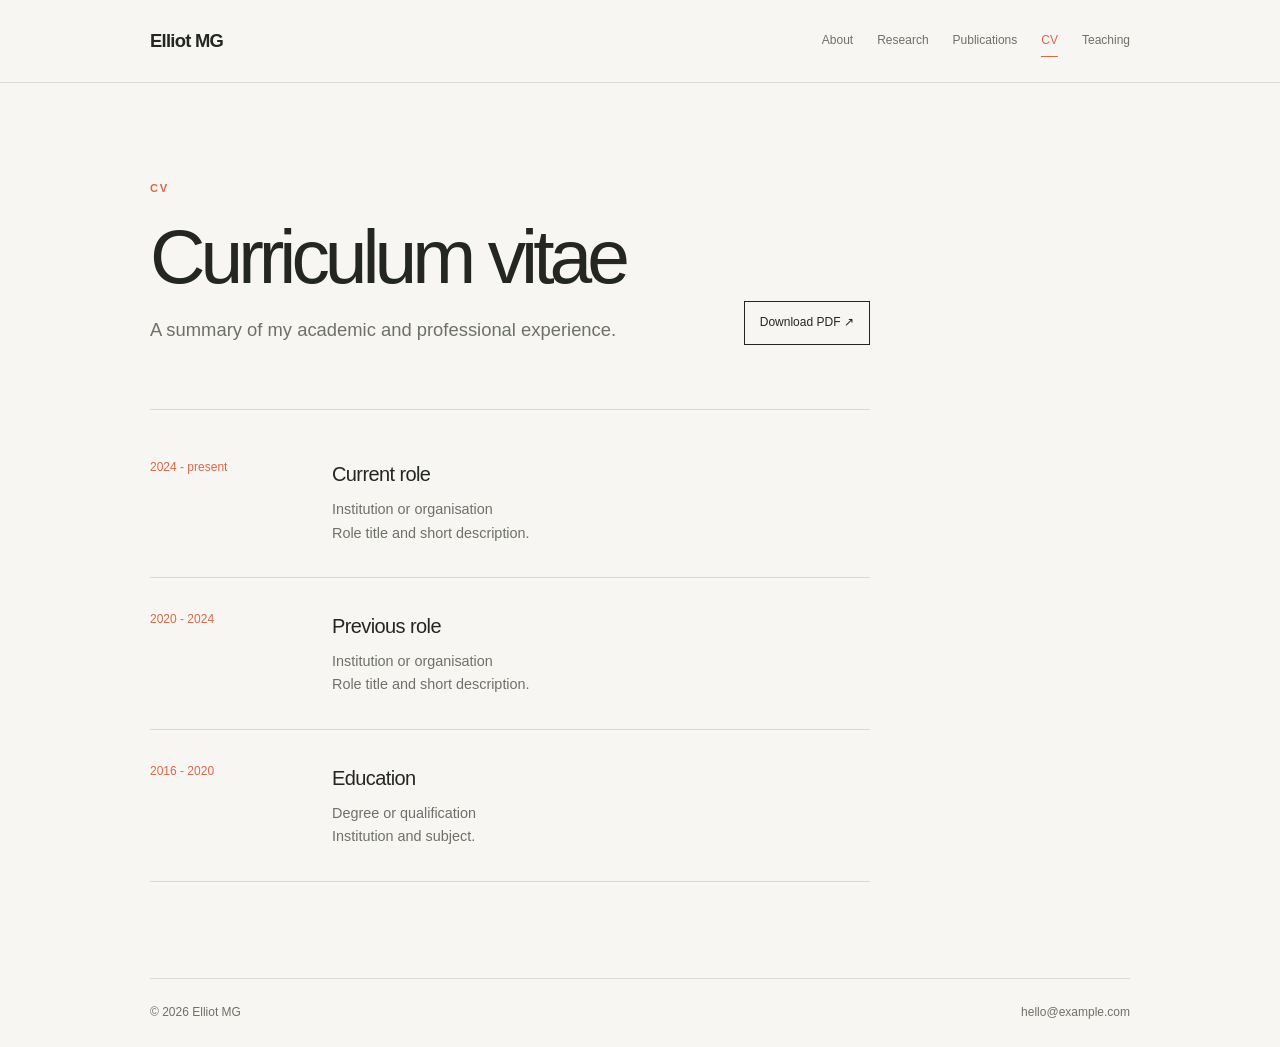
==== cv.html @ cb0b7069 "Simplify site into academic pages Replace decorative portfolio sections with focused About, Research" ====
<!doctype html>
<html lang="en">
  <head>
    <meta charset="utf-8"><meta name="viewport" content="width=device-width, initial-scale=1">
    <meta name="description" content="Elliot MG's curriculum vitae."><title>CV - Elliot MG</title><link rel="stylesheet" href="style.css">
  </head>
  <body>
    <a class="skip-link" href="#main-content">Skip to content</a>
    <header class="site-header"><div class="site-header-inner"><a class="wordmark" href="index.html">Elliot MG</a><button class="menu-toggle" type="button" aria-expanded="false" aria-controls="site-nav"><span class="sr-only">Toggle navigation</span><span></span><span></span></button><nav id="site-nav" class="site-nav" aria-label="Primary navigation"><a href="index.html">About</a><a href="research.html">Research</a><a href="publications.html">Publications</a><a class="active" href="cv.html">CV</a><a href="teaching.html">Teaching</a></nav></div></header>
    <main id="main-content" class="page">
      <div class="page-intro page-intro-row"><div><p class="eyebrow">CV</p><h1>Curriculum vitae</h1><p class="intro">A summary of my academic and professional experience.</p></div><a class="button" href="#" aria-label="Add CV PDF link">Download PDF ↗</a></div>
      <div class="timeline"><section><p class="timeline-date">2024 - present</p><div><h2>Current role</h2><p>Institution or organisation<br>Role title and short description.</p></div></section><section><p class="timeline-date">2020 - 2024</p><div><h2>Previous role</h2><p>Institution or organisation<br>Role title and short description.</p></div></section><section><p class="timeline-date">2016 - 2020</p><div><h2>Education</h2><p>Degree or qualification<br>Institution and subject.</p></div></section></div>
    </main>
    <footer class="site-footer"><p>© <span id="year"></span> Elliot MG</p><p><a href="mailto:hello@example.com">hello@example.com</a></p></footer><script src="script.js"></script>
  </body>
</html>
---- style.css ----
:root{--paper:#f7f6f2;--ink:#242622;--muted:#6d7169;--line:#d9dcd5;--accent:#d9684d;--soft:#eceee8;--max:980px}
*{box-sizing:border-box}html{scroll-behavior:smooth}body{margin:0;color:var(--ink);background:var(--paper);font-family:Arial,sans-serif;line-height:1.65}a{color:inherit}.site-header{border-bottom:1px solid var(--line)}.site-header-inner{display:flex;align-items:center;justify-content:space-between;width:min(calc(100% - 3rem),var(--max));min-height:82px;margin:auto}.wordmark{font-size:1.15rem;font-weight:700;letter-spacing:-.04em;text-decoration:none}.site-nav{display:flex;gap:1.5rem;font-size:.75rem}.site-nav a{padding:.35rem 0;color:var(--muted);text-decoration:none}.site-nav a:hover,.site-nav a:focus-visible,.site-nav a.active{color:var(--accent)}.site-nav a.active{border-bottom:1px solid var(--accent)}.menu-toggle{display:none;border:0;background:transparent;padding:.5rem}.sr-only{position:absolute;width:1px;height:1px;padding:0;margin:-1px;overflow:hidden;clip:rect(0,0,0,0);white-space:nowrap;border:0}.skip-link{position:absolute;left:1rem;top:-4rem;z-index:5;padding:.6rem .8rem;color:#fff;background:var(--ink)}.skip-link:focus{top:1rem}.page{width:min(calc(100% - 3rem),var(--max));min-height:calc(100vh - 154px);margin:auto;padding:6rem 0}.page-intro{max-width:720px;padding-bottom:4rem;border-bottom:1px solid var(--line)}.eyebrow{margin:0 0 1.2rem;color:var(--accent);font-size:.7rem;font-weight:700;letter-spacing:.14em;text-transform:uppercase}.page h1{margin:0 0 1.25rem;font-size:clamp(2.8rem,6vw,5.4rem);font-weight:400;letter-spacing:-.065em;line-height:1.02}.intro{max-width:560px;margin:0;color:var(--muted);font-size:1.15rem}.content-grid{display:grid;grid-template-columns:1fr .7fr;gap:6rem;padding:5rem 0}.page h2{margin:0 0 1.1rem;font-size:1.25rem;font-weight:500;letter-spacing:-.03em}.content-grid p,.prose p{max-width:600px;color:var(--muted);font-size:1rem}.sidebar-card{align-self:start;padding:1.5rem;background:var(--soft)}.sidebar-card h2{font-size:1rem}.sidebar-card dl{margin:0;font-size:.88rem}.sidebar-card dt{margin-top:1rem;color:var(--accent);font-size:.68rem;font-weight:700;letter-spacing:.1em;text-transform:uppercase}.sidebar-card dt:first-child{margin-top:0}.sidebar-card dd{margin:.15rem 0 0}.link-list{max-width:700px;border-top:1px solid var(--line)}.link-list h2{padding-top:2rem}.link-list a{display:flex;justify-content:space-between;padding:1rem 0;border-bottom:1px solid var(--line);font-size:1.15rem;text-decoration:none}.link-list a:hover,.link-list a:focus-visible{color:var(--accent)}.link-list b{font-weight:400}.prose{max-width:680px;padding-top:4rem}.prose h2{margin-top:3rem}.prose ul{max-width:580px;padding-left:1.2rem;color:var(--muted)}.prose li{margin:.45rem 0}.note{padding:1.25rem;background:var(--soft);border-left:2px solid var(--accent)}.publication-placeholder{display:grid;grid-template-columns:40px 1fr 30px;gap:1rem;align-items:start;padding:1.5rem 0;border-bottom:1px solid var(--line)}.publication-placeholder>span{color:var(--accent);font-size:.75rem}.publication-placeholder h2{margin:0 0 .25rem;font-size:1rem}.publication-placeholder p{margin:0;font-size:.85rem!important}.publication-placeholder a{font-size:1.1rem;text-align:right}.page-intro-row{display:flex;align-items:end;justify-content:space-between;gap:2rem}.button{display:inline-block;padding:.7rem .95rem;border:1px solid var(--ink);font-size:.75rem;text-decoration:none;white-space:nowrap}.button:hover,.button:focus-visible{color:#fff;background:var(--ink)}.timeline{max-width:720px;padding-top:1rem}.timeline section{display:grid;grid-template-columns:150px 1fr;gap:2rem;padding:2rem 0;border-bottom:1px solid var(--line)}.timeline-date{margin:0;color:var(--accent);font-size:.75rem}.timeline h2{margin:0 0 .4rem}.timeline p:not(.timeline-date){margin:0;color:var(--muted);font-size:.9rem}.site-footer{display:flex;justify-content:space-between;width:min(calc(100% - 3rem),var(--max));margin:auto;padding:1.5rem 0;border-top:1px solid var(--line);color:var(--muted);font-size:.75rem}.site-footer p{margin:0}.site-footer a{text-decoration:none}.site-footer a:hover,.site-footer a:focus-visible{color:var(--accent)}
@media(max-width:700px){.site-header-inner{min-height:70px}.menu-toggle{display:grid;gap:5px}.menu-toggle>span:not(.sr-only){display:block;width:22px;height:1px;background:var(--ink)}.site-nav{display:none;position:absolute;top:70px;right:1.5rem;left:1.5rem;z-index:4;flex-direction:column;gap:0;padding:.6rem 1rem;background:var(--paper);border:1px solid var(--line)}.site-nav.is-open{display:flex}.site-nav a{padding:.65rem 0}.page{padding:4rem 0}.page-intro{padding-bottom:3rem}.content-grid{display:block;padding:3rem 0}.sidebar-card{margin-top:2.5rem}.page-intro-row{display:block}.page-intro-row .button{margin-top:1.5rem}.timeline section{grid-template-columns:1fr;gap:.45rem}.site-footer{display:block}.site-footer p+p{margin-top:.5rem}}
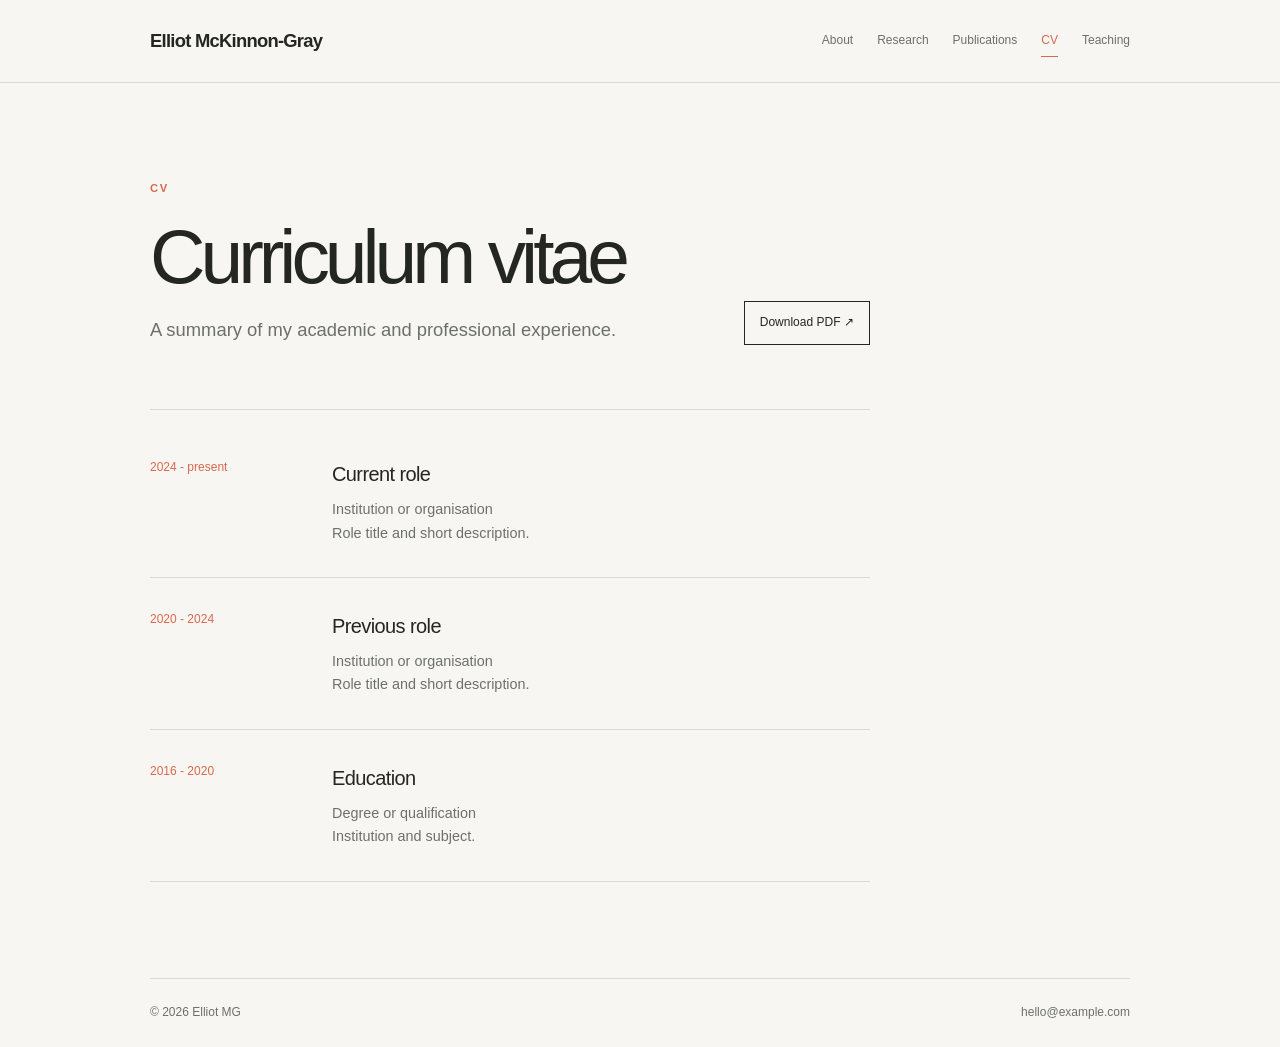
==== commit 0298ebc9: "Add homepage portrait placeholder Use Elliot McKinnon-Gray as the site name and document how to repl" ====
--- a/cv.html
+++ b/cv.html
@@ -6,7 +6,7 @@
   </head>
   <body>
     <a class="skip-link" href="#main-content">Skip to content</a>
-    <header class="site-header"><div class="site-header-inner"><a class="wordmark" href="index.html">Elliot MG</a><button class="menu-toggle" type="button" aria-expanded="false" aria-controls="site-nav"><span class="sr-only">Toggle navigation</span><span></span><span></span></button><nav id="site-nav" class="site-nav" aria-label="Primary navigation"><a href="index.html">About</a><a href="research.html">Research</a><a href="publications.html">Publications</a><a class="active" href="cv.html">CV</a><a href="teaching.html">Teaching</a></nav></div></header>
+    <header class="site-header"><div class="site-header-inner"><a class="wordmark" href="index.html">Elliot McKinnon-Gray</a><button class="menu-toggle" type="button" aria-expanded="false" aria-controls="site-nav"><span class="sr-only">Toggle navigation</span><span></span><span></span></button><nav id="site-nav" class="site-nav" aria-label="Primary navigation"><a href="index.html">About</a><a href="research.html">Research</a><a href="publications.html">Publications</a><a class="active" href="cv.html">CV</a><a href="teaching.html">Teaching</a></nav></div></header>
     <main id="main-content" class="page">
       <div class="page-intro page-intro-row"><div><p class="eyebrow">CV</p><h1>Curriculum vitae</h1><p class="intro">A summary of my academic and professional experience.</p></div><a class="button" href="#" aria-label="Add CV PDF link">Download PDF ↗</a></div>
       <div class="timeline"><section><p class="timeline-date">2024 - present</p><div><h2>Current role</h2><p>Institution or organisation<br>Role title and short description.</p></div></section><section><p class="timeline-date">2020 - 2024</p><div><h2>Previous role</h2><p>Institution or organisation<br>Role title and short description.</p></div></section><section><p class="timeline-date">2016 - 2020</p><div><h2>Education</h2><p>Degree or qualification<br>Institution and subject.</p></div></section></div>
--- a/style.css
+++ b/style.css
@@ -1,3 +1,3 @@
 :root{--paper:#f7f6f2;--ink:#242622;--muted:#6d7169;--line:#d9dcd5;--accent:#d9684d;--soft:#eceee8;--max:980px}
-*{box-sizing:border-box}html{scroll-behavior:smooth}body{margin:0;color:var(--ink);background:var(--paper);font-family:Arial,sans-serif;line-height:1.65}a{color:inherit}.site-header{border-bottom:1px solid var(--line)}.site-header-inner{display:flex;align-items:center;justify-content:space-between;width:min(calc(100% - 3rem),var(--max));min-height:82px;margin:auto}.wordmark{font-size:1.15rem;font-weight:700;letter-spacing:-.04em;text-decoration:none}.site-nav{display:flex;gap:1.5rem;font-size:.75rem}.site-nav a{padding:.35rem 0;color:var(--muted);text-decoration:none}.site-nav a:hover,.site-nav a:focus-visible,.site-nav a.active{color:var(--accent)}.site-nav a.active{border-bottom:1px solid var(--accent)}.menu-toggle{display:none;border:0;background:transparent;padding:.5rem}.sr-only{position:absolute;width:1px;height:1px;padding:0;margin:-1px;overflow:hidden;clip:rect(0,0,0,0);white-space:nowrap;border:0}.skip-link{position:absolute;left:1rem;top:-4rem;z-index:5;padding:.6rem .8rem;color:#fff;background:var(--ink)}.skip-link:focus{top:1rem}.page{width:min(calc(100% - 3rem),var(--max));min-height:calc(100vh - 154px);margin:auto;padding:6rem 0}.page-intro{max-width:720px;padding-bottom:4rem;border-bottom:1px solid var(--line)}.eyebrow{margin:0 0 1.2rem;color:var(--accent);font-size:.7rem;font-weight:700;letter-spacing:.14em;text-transform:uppercase}.page h1{margin:0 0 1.25rem;font-size:clamp(2.8rem,6vw,5.4rem);font-weight:400;letter-spacing:-.065em;line-height:1.02}.intro{max-width:560px;margin:0;color:var(--muted);font-size:1.15rem}.content-grid{display:grid;grid-template-columns:1fr .7fr;gap:6rem;padding:5rem 0}.page h2{margin:0 0 1.1rem;font-size:1.25rem;font-weight:500;letter-spacing:-.03em}.content-grid p,.prose p{max-width:600px;color:var(--muted);font-size:1rem}.sidebar-card{align-self:start;padding:1.5rem;background:var(--soft)}.sidebar-card h2{font-size:1rem}.sidebar-card dl{margin:0;font-size:.88rem}.sidebar-card dt{margin-top:1rem;color:var(--accent);font-size:.68rem;font-weight:700;letter-spacing:.1em;text-transform:uppercase}.sidebar-card dt:first-child{margin-top:0}.sidebar-card dd{margin:.15rem 0 0}.link-list{max-width:700px;border-top:1px solid var(--line)}.link-list h2{padding-top:2rem}.link-list a{display:flex;justify-content:space-between;padding:1rem 0;border-bottom:1px solid var(--line);font-size:1.15rem;text-decoration:none}.link-list a:hover,.link-list a:focus-visible{color:var(--accent)}.link-list b{font-weight:400}.prose{max-width:680px;padding-top:4rem}.prose h2{margin-top:3rem}.prose ul{max-width:580px;padding-left:1.2rem;color:var(--muted)}.prose li{margin:.45rem 0}.note{padding:1.25rem;background:var(--soft);border-left:2px solid var(--accent)}.publication-placeholder{display:grid;grid-template-columns:40px 1fr 30px;gap:1rem;align-items:start;padding:1.5rem 0;border-bottom:1px solid var(--line)}.publication-placeholder>span{color:var(--accent);font-size:.75rem}.publication-placeholder h2{margin:0 0 .25rem;font-size:1rem}.publication-placeholder p{margin:0;font-size:.85rem!important}.publication-placeholder a{font-size:1.1rem;text-align:right}.page-intro-row{display:flex;align-items:end;justify-content:space-between;gap:2rem}.button{display:inline-block;padding:.7rem .95rem;border:1px solid var(--ink);font-size:.75rem;text-decoration:none;white-space:nowrap}.button:hover,.button:focus-visible{color:#fff;background:var(--ink)}.timeline{max-width:720px;padding-top:1rem}.timeline section{display:grid;grid-template-columns:150px 1fr;gap:2rem;padding:2rem 0;border-bottom:1px solid var(--line)}.timeline-date{margin:0;color:var(--accent);font-size:.75rem}.timeline h2{margin:0 0 .4rem}.timeline p:not(.timeline-date){margin:0;color:var(--muted);font-size:.9rem}.site-footer{display:flex;justify-content:space-between;width:min(calc(100% - 3rem),var(--max));margin:auto;padding:1.5rem 0;border-top:1px solid var(--line);color:var(--muted);font-size:.75rem}.site-footer p{margin:0}.site-footer a{text-decoration:none}.site-footer a:hover,.site-footer a:focus-visible{color:var(--accent)}
-@media(max-width:700px){.site-header-inner{min-height:70px}.menu-toggle{display:grid;gap:5px}.menu-toggle>span:not(.sr-only){display:block;width:22px;height:1px;background:var(--ink)}.site-nav{display:none;position:absolute;top:70px;right:1.5rem;left:1.5rem;z-index:4;flex-direction:column;gap:0;padding:.6rem 1rem;background:var(--paper);border:1px solid var(--line)}.site-nav.is-open{display:flex}.site-nav a{padding:.65rem 0}.page{padding:4rem 0}.page-intro{padding-bottom:3rem}.content-grid{display:block;padding:3rem 0}.sidebar-card{margin-top:2.5rem}.page-intro-row{display:block}.page-intro-row .button{margin-top:1.5rem}.timeline section{grid-template-columns:1fr;gap:.45rem}.site-footer{display:block}.site-footer p+p{margin-top:.5rem}}
+*{box-sizing:border-box}html{scroll-behavior:smooth}body{margin:0;color:var(--ink);background:var(--paper);font-family:Arial,sans-serif;line-height:1.65}a{color:inherit}.site-header{border-bottom:1px solid var(--line)}.site-header-inner{display:flex;align-items:center;justify-content:space-between;width:min(calc(100% - 3rem),var(--max));min-height:82px;margin:auto}.wordmark{font-size:1.15rem;font-weight:700;letter-spacing:-.04em;text-decoration:none}.site-nav{display:flex;gap:1.5rem;font-size:.75rem}.site-nav a{padding:.35rem 0;color:var(--muted);text-decoration:none}.site-nav a:hover,.site-nav a:focus-visible,.site-nav a.active{color:var(--accent)}.site-nav a.active{border-bottom:1px solid var(--accent)}.menu-toggle{display:none;border:0;background:transparent;padding:.5rem}.sr-only{position:absolute;width:1px;height:1px;padding:0;margin:-1px;overflow:hidden;clip:rect(0,0,0,0);white-space:nowrap;border:0}.skip-link{position:absolute;left:1rem;top:-4rem;z-index:5;padding:.6rem .8rem;color:#fff;background:var(--ink)}.skip-link:focus{top:1rem}.page{width:min(calc(100% - 3rem),var(--max));min-height:calc(100vh - 154px);margin:auto;padding:6rem 0}.page-intro{max-width:720px;padding-bottom:4rem;border-bottom:1px solid var(--line)}.eyebrow{margin:0 0 1.2rem;color:var(--accent);font-size:.7rem;font-weight:700;letter-spacing:.14em;text-transform:uppercase}.page h1{margin:0 0 1.25rem;font-size:clamp(2.8rem,6vw,5.4rem);font-weight:400;letter-spacing:-.065em;line-height:1.02}.intro{max-width:560px;margin:0;color:var(--muted);font-size:1.15rem}.content-grid{display:grid;grid-template-columns:1fr .7fr;gap:6rem;padding:5rem 0}.profile-photo{max-width:230px;margin:0 0 2.5rem}.profile-photo img{display:block;width:100%;height:auto}.profile-photo figcaption{margin-top:.65rem;color:var(--muted);font-size:.7rem}.page h2{margin:0 0 1.1rem;font-size:1.25rem;font-weight:500;letter-spacing:-.03em}.content-grid p,.prose p{max-width:600px;color:var(--muted);font-size:1rem}.sidebar-card{align-self:start;padding:1.5rem;background:var(--soft)}.sidebar-card h2{font-size:1rem}.sidebar-card dl{margin:0;font-size:.88rem}.sidebar-card dt{margin-top:1rem;color:var(--accent);font-size:.68rem;font-weight:700;letter-spacing:.1em;text-transform:uppercase}.sidebar-card dt:first-child{margin-top:0}.sidebar-card dd{margin:.15rem 0 0}.link-list{max-width:700px;border-top:1px solid var(--line)}.link-list h2{padding-top:2rem}.link-list a{display:flex;justify-content:space-between;padding:1rem 0;border-bottom:1px solid var(--line);font-size:1.15rem;text-decoration:none}.link-list a:hover,.link-list a:focus-visible{color:var(--accent)}.link-list b{font-weight:400}.prose{max-width:680px;padding-top:4rem}.prose h2{margin-top:3rem}.prose ul{max-width:580px;padding-left:1.2rem;color:var(--muted)}.prose li{margin:.45rem 0}.note{padding:1.25rem;background:var(--soft);border-left:2px solid var(--accent)}.publication-placeholder{display:grid;grid-template-columns:40px 1fr 30px;gap:1rem;align-items:start;padding:1.5rem 0;border-bottom:1px solid var(--line)}.publication-placeholder>span{color:var(--accent);font-size:.75rem}.publication-placeholder h2{margin:0 0 .25rem;font-size:1rem}.publication-placeholder p{margin:0;font-size:.85rem!important}.publication-placeholder a{font-size:1.1rem;text-align:right}.page-intro-row{display:flex;align-items:end;justify-content:space-between;gap:2rem}.button{display:inline-block;padding:.7rem .95rem;border:1px solid var(--ink);font-size:.75rem;text-decoration:none;white-space:nowrap}.button:hover,.button:focus-visible{color:#fff;background:var(--ink)}.timeline{max-width:720px;padding-top:1rem}.timeline section{display:grid;grid-template-columns:150px 1fr;gap:2rem;padding:2rem 0;border-bottom:1px solid var(--line)}.timeline-date{margin:0;color:var(--accent);font-size:.75rem}.timeline h2{margin:0 0 .4rem}.timeline p:not(.timeline-date){margin:0;color:var(--muted);font-size:.9rem}.site-footer{display:flex;justify-content:space-between;width:min(calc(100% - 3rem),var(--max));margin:auto;padding:1.5rem 0;border-top:1px solid var(--line);color:var(--muted);font-size:.75rem}.site-footer p{margin:0}.site-footer a{text-decoration:none}.site-footer a:hover,.site-footer a:focus-visible{color:var(--accent)}
+@media(max-width:700px){.site-header-inner{min-height:70px}.menu-toggle{display:grid;gap:5px}.menu-toggle>span:not(.sr-only){display:block;width:22px;height:1px;background:var(--ink)}.site-nav{display:none;position:absolute;top:70px;right:1.5rem;left:1.5rem;z-index:4;flex-direction:column;gap:0;padding:.6rem 1rem;background:var(--paper);border:1px solid var(--line)}.site-nav.is-open{display:flex}.site-nav a{padding:.65rem 0}.page{padding:4rem 0}.page-intro{padding-bottom:3rem}.content-grid{display:block;padding:3rem 0}.profile-photo{max-width:190px}.sidebar-card{margin-top:2.5rem}.page-intro-row{display:block}.page-intro-row .button{margin-top:1.5rem}.timeline section{grid-template-columns:1fr;gap:.45rem}.site-footer{display:block}.site-footer p+p{margin-top:.5rem}}
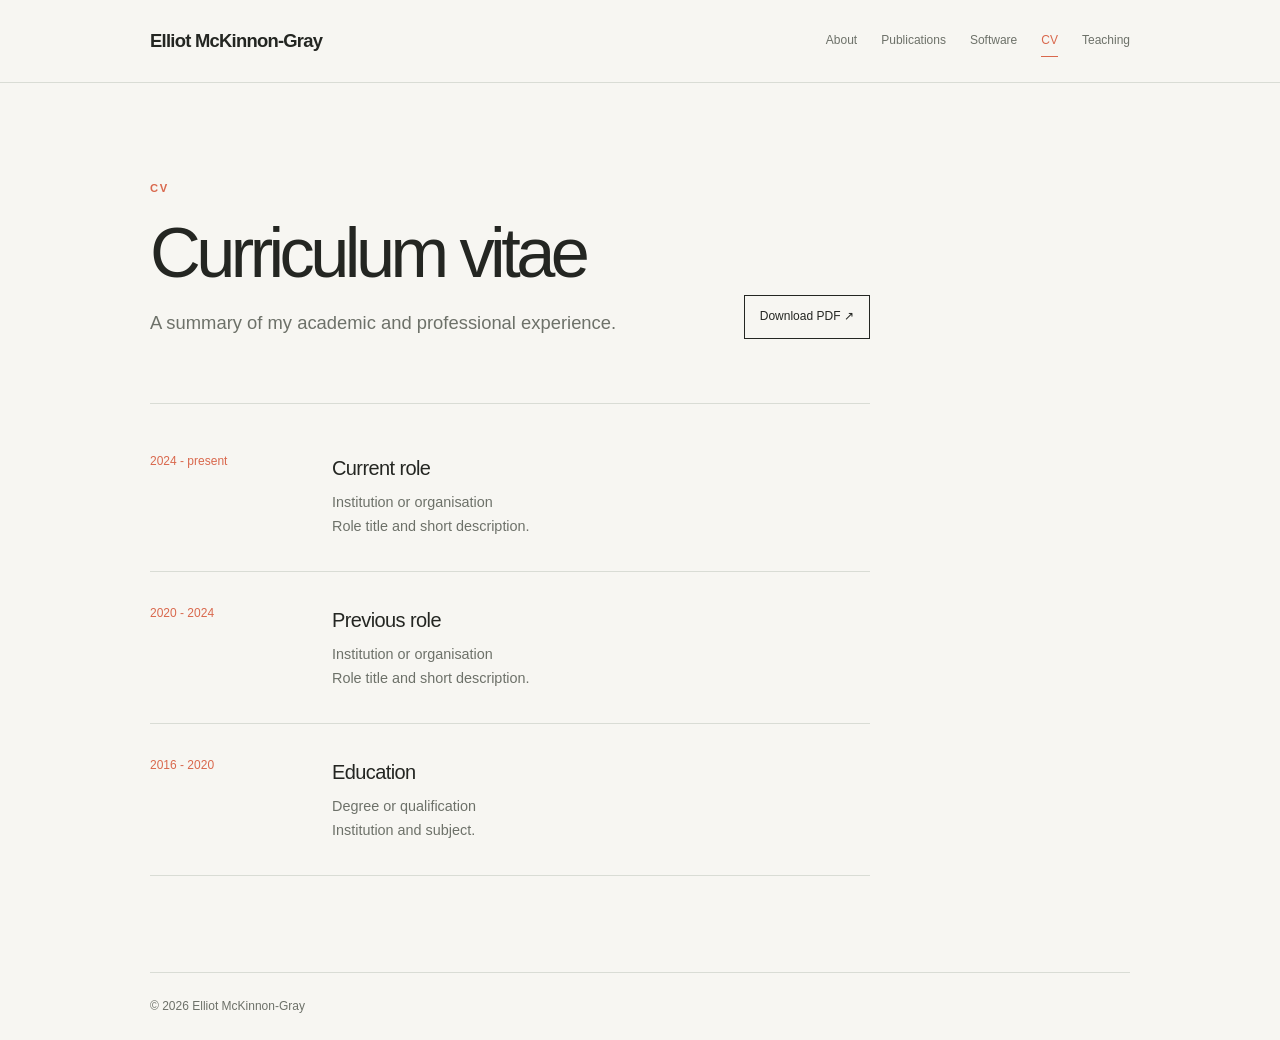
==== commit 0763ca3b: "test" ====
--- a/cv.html
+++ b/cv.html
@@ -6,11 +6,11 @@
   </head>
   <body>
     <a class="skip-link" href="#main-content">Skip to content</a>
-    <header class="site-header"><div class="site-header-inner"><a class="wordmark" href="index.html">Elliot McKinnon-Gray</a><button class="menu-toggle" type="button" aria-expanded="false" aria-controls="site-nav"><span class="sr-only">Toggle navigation</span><span></span><span></span></button><nav id="site-nav" class="site-nav" aria-label="Primary navigation"><a href="index.html">About</a><a href="research.html">Research</a><a href="publications.html">Publications</a><a class="active" href="cv.html">CV</a><a href="teaching.html">Teaching</a></nav></div></header>
+    <header class="site-header"><div class="site-header-inner"><a class="wordmark" href="index.html">Elliot McKinnon-Gray</a><button class="menu-toggle" type="button" aria-expanded="false" aria-controls="site-nav"><span class="sr-only">Toggle navigation</span><span></span><span></span></button><nav id="site-nav" class="site-nav" aria-label="Primary navigation"><a href="index.html">About</a><a href="publications.html">Publications</a><a href="software.html">Software</a><a class="active" href="cv.html">CV</a><a href="teaching.html">Teaching</a></nav></div></header>
     <main id="main-content" class="page">
       <div class="page-intro page-intro-row"><div><p class="eyebrow">CV</p><h1>Curriculum vitae</h1><p class="intro">A summary of my academic and professional experience.</p></div><a class="button" href="#" aria-label="Add CV PDF link">Download PDF ↗</a></div>
       <div class="timeline"><section><p class="timeline-date">2024 - present</p><div><h2>Current role</h2><p>Institution or organisation<br>Role title and short description.</p></div></section><section><p class="timeline-date">2020 - 2024</p><div><h2>Previous role</h2><p>Institution or organisation<br>Role title and short description.</p></div></section><section><p class="timeline-date">2016 - 2020</p><div><h2>Education</h2><p>Degree or qualification<br>Institution and subject.</p></div></section></div>
     </main>
-    <footer class="site-footer"><p>© <span id="year"></span> Elliot MG</p><p><a href="mailto:hello@example.com">hello@example.com</a></p></footer><script src="script.js"></script>
+    <footer class="site-footer"><p>© <span id="year"></span> Elliot McKinnon-Gray</p></footer><script src="script.js"></script>
   </body>
 </html>
--- a/style.css
+++ b/style.css
@@ -1,3 +1,6 @@
 :root{--paper:#f7f6f2;--ink:#242622;--muted:#6d7169;--line:#d9dcd5;--accent:#d9684d;--soft:#eceee8;--max:980px}
-*{box-sizing:border-box}html{scroll-behavior:smooth}body{margin:0;color:var(--ink);background:var(--paper);font-family:Arial,sans-serif;line-height:1.65}a{color:inherit}.site-header{border-bottom:1px solid var(--line)}.site-header-inner{display:flex;align-items:center;justify-content:space-between;width:min(calc(100% - 3rem),var(--max));min-height:82px;margin:auto}.wordmark{font-size:1.15rem;font-weight:700;letter-spacing:-.04em;text-decoration:none}.site-nav{display:flex;gap:1.5rem;font-size:.75rem}.site-nav a{padding:.35rem 0;color:var(--muted);text-decoration:none}.site-nav a:hover,.site-nav a:focus-visible,.site-nav a.active{color:var(--accent)}.site-nav a.active{border-bottom:1px solid var(--accent)}.menu-toggle{display:none;border:0;background:transparent;padding:.5rem}.sr-only{position:absolute;width:1px;height:1px;padding:0;margin:-1px;overflow:hidden;clip:rect(0,0,0,0);white-space:nowrap;border:0}.skip-link{position:absolute;left:1rem;top:-4rem;z-index:5;padding:.6rem .8rem;color:#fff;background:var(--ink)}.skip-link:focus{top:1rem}.page{width:min(calc(100% - 3rem),var(--max));min-height:calc(100vh - 154px);margin:auto;padding:6rem 0}.page-intro{max-width:720px;padding-bottom:4rem;border-bottom:1px solid var(--line)}.eyebrow{margin:0 0 1.2rem;color:var(--accent);font-size:.7rem;font-weight:700;letter-spacing:.14em;text-transform:uppercase}.page h1{margin:0 0 1.25rem;font-size:clamp(2.8rem,6vw,5.4rem);font-weight:400;letter-spacing:-.065em;line-height:1.02}.intro{max-width:560px;margin:0;color:var(--muted);font-size:1.15rem}.content-grid{display:grid;grid-template-columns:1fr .7fr;gap:6rem;padding:5rem 0}.profile-photo{max-width:230px;margin:0 0 2.5rem}.profile-photo img{display:block;width:100%;height:auto}.profile-photo figcaption{margin-top:.65rem;color:var(--muted);font-size:.7rem}.page h2{margin:0 0 1.1rem;font-size:1.25rem;font-weight:500;letter-spacing:-.03em}.content-grid p,.prose p{max-width:600px;color:var(--muted);font-size:1rem}.sidebar-card{align-self:start;padding:1.5rem;background:var(--soft)}.sidebar-card h2{font-size:1rem}.sidebar-card dl{margin:0;font-size:.88rem}.sidebar-card dt{margin-top:1rem;color:var(--accent);font-size:.68rem;font-weight:700;letter-spacing:.1em;text-transform:uppercase}.sidebar-card dt:first-child{margin-top:0}.sidebar-card dd{margin:.15rem 0 0}.link-list{max-width:700px;border-top:1px solid var(--line)}.link-list h2{padding-top:2rem}.link-list a{display:flex;justify-content:space-between;padding:1rem 0;border-bottom:1px solid var(--line);font-size:1.15rem;text-decoration:none}.link-list a:hover,.link-list a:focus-visible{color:var(--accent)}.link-list b{font-weight:400}.prose{max-width:680px;padding-top:4rem}.prose h2{margin-top:3rem}.prose ul{max-width:580px;padding-left:1.2rem;color:var(--muted)}.prose li{margin:.45rem 0}.note{padding:1.25rem;background:var(--soft);border-left:2px solid var(--accent)}.publication-placeholder{display:grid;grid-template-columns:40px 1fr 30px;gap:1rem;align-items:start;padding:1.5rem 0;border-bottom:1px solid var(--line)}.publication-placeholder>span{color:var(--accent);font-size:.75rem}.publication-placeholder h2{margin:0 0 .25rem;font-size:1rem}.publication-placeholder p{margin:0;font-size:.85rem!important}.publication-placeholder a{font-size:1.1rem;text-align:right}.page-intro-row{display:flex;align-items:end;justify-content:space-between;gap:2rem}.button{display:inline-block;padding:.7rem .95rem;border:1px solid var(--ink);font-size:.75rem;text-decoration:none;white-space:nowrap}.button:hover,.button:focus-visible{color:#fff;background:var(--ink)}.timeline{max-width:720px;padding-top:1rem}.timeline section{display:grid;grid-template-columns:150px 1fr;gap:2rem;padding:2rem 0;border-bottom:1px solid var(--line)}.timeline-date{margin:0;color:var(--accent);font-size:.75rem}.timeline h2{margin:0 0 .4rem}.timeline p:not(.timeline-date){margin:0;color:var(--muted);font-size:.9rem}.site-footer{display:flex;justify-content:space-between;width:min(calc(100% - 3rem),var(--max));margin:auto;padding:1.5rem 0;border-top:1px solid var(--line);color:var(--muted);font-size:.75rem}.site-footer p{margin:0}.site-footer a{text-decoration:none}.site-footer a:hover,.site-footer a:focus-visible{color:var(--accent)}
-@media(max-width:700px){.site-header-inner{min-height:70px}.menu-toggle{display:grid;gap:5px}.menu-toggle>span:not(.sr-only){display:block;width:22px;height:1px;background:var(--ink)}.site-nav{display:none;position:absolute;top:70px;right:1.5rem;left:1.5rem;z-index:4;flex-direction:column;gap:0;padding:.6rem 1rem;background:var(--paper);border:1px solid var(--line)}.site-nav.is-open{display:flex}.site-nav a{padding:.65rem 0}.page{padding:4rem 0}.page-intro{padding-bottom:3rem}.content-grid{display:block;padding:3rem 0}.profile-photo{max-width:190px}.sidebar-card{margin-top:2.5rem}.page-intro-row{display:block}.page-intro-row .button{margin-top:1.5rem}.timeline section{grid-template-columns:1fr;gap:.45rem}.site-footer{display:block}.site-footer p+p{margin-top:.5rem}}
+*{box-sizing:border-box}html{scroll-behavior:smooth}body{margin:0;color:var(--ink);background:var(--paper);font-family:Arial,sans-serif;line-height:1.65}a{color:inherit}.site-header{border-bottom:1px solid var(--line)}.site-header-inner{display:flex;align-items:center;justify-content:space-between;width:min(calc(100% - 3rem),var(--max));min-height:82px;margin:auto}.wordmark{font-size:1.15rem;font-weight:700;letter-spacing:-.04em;text-decoration:none}.site-nav{display:flex;gap:1.5rem;font-size:.75rem}.site-nav a{padding:.35rem 0;color:var(--muted);text-decoration:none}.site-nav a:hover,.site-nav a:focus-visible,.site-nav a.active{color:var(--accent)}.site-nav a.active{border-bottom:1px solid var(--accent)}.menu-toggle{display:none;border:0;background:transparent;padding:.5rem}.sr-only{position:absolute;width:1px;height:1px;padding:0;margin:-1px;overflow:hidden;clip:rect(0,0,0,0);white-space:nowrap;border:0}.skip-link{position:absolute;left:1rem;top:-4rem;z-index:5;padding:.6rem .8rem;color:#fff;background:var(--ink)}.skip-link:focus{top:1rem}.page{width:min(calc(100% - 3rem),var(--max));min-height:calc(100vh - 154px);margin:auto;padding:6rem 0}.page-intro{max-width:720px;padding-bottom:4rem;border-bottom:1px solid var(--line)}.eyebrow{margin:0 0 1.2rem;color:var(--accent);font-size:.7rem;font-weight:700;letter-spacing:.14em;text-transform:uppercase}.page h1{margin:0 0 1.25rem;font-size:clamp(2.5rem,5.5vw,4.6rem);font-weight:400;letter-spacing:-.065em;line-height:1.02}.intro{max-width:720px;margin:0;color:var(--muted);font-size:1.15rem}.content-grid{display:grid;grid-template-columns:1fr .7fr;gap:6rem;padding:5rem 0}.profile-photo{width:100%;aspect-ratio:16 / 9;margin:0 0 2.5rem;overflow:hidden}.profile-photo img{display:block;width:100%;height:100%;object-fit:cover;object-position:center}.profile-photo figcaption{margin-top:.65rem;color:var(--muted);font-size:.7rem}.page h2{margin:0 0 1.1rem;font-size:1.25rem;font-weight:500;letter-spacing:-.03em}.content-grid p,.prose p{max-width:600px;color:var(--muted);font-size:1rem}.content-grid p a{color:var(--accent)}.content-grid p a:hover,.content-grid p a:focus-visible{color:var(--ink)}.sidebar-stack{display:grid;gap:1.5rem;align-self:start}.sidebar-card{padding:1.5rem;background:var(--soft)}.sidebar-card h2{font-size:1rem}.sidebar-card dl{margin:0;font-size:.88rem}.sidebar-card dt{margin-top:1rem;color:var(--accent);font-size:.68rem;font-weight:700;letter-spacing:.1em;text-transform:uppercase}.sidebar-card dt:first-child{margin-top:0}.sidebar-card dd{margin:.15rem 0 0}.links-card nav{display:grid;gap:.65rem;font-size:.88rem}.links-card a{display:flex;align-items:center;gap:.6rem;color:var(--accent);text-decoration:none}.links-card a:hover,.links-card a:focus-visible{color:var(--ink)}.links-card img{width:1.35rem;height:1.35rem;flex:none}.page h1.publication-title{letter-spacing:-.03em}
+*{box-sizing:border-box}html{scroll-behavior:smooth}body{margin:0;color:var(--ink);background:var(--paper);font-family:Arial,sans-serif;line-height:1.65}a{color:inherit}.site-header{border-bottom:1px solid var(--line)}.site-header-inner{display:flex;align-items:center;justify-content:space-between;width:min(calc(100% - 3rem),var(--max));min-height:82px;margin:auto}.wordmark{font-size:1.15rem;font-weight:700;letter-spacing:-.04em;text-decoration:none}.site-nav{display:flex;gap:1.5rem;font-size:.75rem}.site-nav a{padding:.35rem 0;color:var(--muted);text-decoration:none}.site-nav a:hover,.site-nav a:focus-visible,.site-nav a.active{color:var(--accent)}.site-nav a.active{border-bottom:1px solid var(--accent)}.menu-toggle{display:none;border:0;background:transparent;padding:.5rem}.sr-only{position:absolute;width:1px;height:1px;padding:0;margin:-1px;overflow:hidden;clip:rect(0,0,0,0);white-space:nowrap;border:0}.skip-link{position:absolute;left:1rem;top:-4rem;z-index:5;padding:.6rem .8rem;color:#fff;background:var(--ink)}.skip-link:focus{top:1rem}.page{width:min(calc(100% - 3rem),var(--max));min-height:calc(100vh - 154px);margin:auto;padding:6rem 0}.page-intro{max-width:720px;padding-bottom:4rem;border-bottom:1px solid var(--line)}.eyebrow{margin:0 0 1.2rem;color:var(--accent);font-size:.7rem;font-weight:700;letter-spacing:.14em;text-transform:uppercase}.page h1{margin:0 0 1.25rem;font-size:clamp(2.5rem,5.5vw,4.6rem);font-weight:400;letter-spacing:-.065em;line-height:1.02}.intro{max-width:720px;margin:0;color:var(--muted);font-size:1.15rem}.content-grid{display:grid;grid-template-columns:1fr .7fr;gap:6rem;padding:5rem 0}.profile-photo{max-width:230px;margin:0 0 2.5rem}.profile-photo img{display:block;width:100%;height:auto}.profile-photo figcaption{margin-top:.65rem;color:var(--muted);font-size:.7rem}.page h2{margin:0 0 1.1rem;font-size:1.25rem;font-weight:500;letter-spacing:-.03em}.content-grid p,.prose p{max-width:600px;color:var(--muted);font-size:1rem}.content-grid p a{color:var(--accent)}.content-grid p a:hover,.content-grid p a:focus-visible{color:var(--ink)}.sidebar-stack{display:grid;gap:1.5rem;align-self:start}.sidebar-card{padding:1.5rem;background:var(--soft)}.sidebar-card h2{font-size:1rem}.sidebar-card dl{margin:0;font-size:.88rem}.sidebar-card dt{margin-top:1rem;color:var(--accent);font-size:.68rem;font-weight:700;letter-spacing:.1em;text-transform:uppercase}.sidebar-card dt:first-child{margin-top:0}.sidebar-card dd{margin:.15rem 0 0}.links-card nav{display:grid;gap:.65rem;font-size:.88rem}.links-card a{display:flex;align-items:center;gap:.6rem;color:var(--accent);text-decoration:none}.links-card a:hover,.links-card a:focus-visible{color:var(--ink)}.links-card img{width:1.35rem;height:1.35rem;flex:none}.link-list{max-width:700px;border-top:1px solid var(--line)}.link-list h2{padding-top:2rem}.link-list a{display:flex;justify-content:space-between;padding:1rem 0;border-bottom:1px solid var(--line);font-size:1.15rem;text-decoration:none}.link-list a:hover,.link-list a:focus-visible{color:var(--accent)}.link-list b{font-weight:400}.prose{max-width:680px;padding-top:4rem}.prose h2{margin-top:3rem}.prose ul{max-width:580px;padding-left:1.2rem;color:var(--muted)}.prose li{margin:.45rem 0}.note{padding:1.25rem;background:var(--soft);border-left:2px solid var(--accent)}.publication-placeholder{display:grid;grid-template-columns:40px 1fr 30px;gap:1rem;align-items:start;padding:1.5rem 0;border-bottom:1px solid var(--line)}.publication-placeholder>span{color:var(--accent);font-size:.75rem}.publication-placeholder h2{margin:0 0 .25rem;font-size:1rem}.publication-placeholder p{margin:0;font-size:.85rem!important}.publication-placeholder a{font-size:1.1rem;text-align:right}.page-intro-row{display:flex;align-items:end;justify-content:space-between;gap:2rem}.button{display:inline-block;padding:.7rem .95rem;border:1px solid var(--ink);font-size:.75rem;text-decoration:none;white-space:nowrap}.button:hover,.button:focus-visible{color:#fff;background:var(--ink)}.timeline{max-width:720px;padding-top:1rem}.timeline section{display:grid;grid-template-columns:150px 1fr;gap:2rem;padding:2rem 0;border-bottom:1px solid var(--line)}.timeline-date{margin:0;color:var(--accent);font-size:.75rem}.timeline h2{margin:0 0 .4rem}.timeline p:not(.timeline-date){margin:0;color:var(--muted);font-size:.9rem}.site-footer{display:flex;justify-content:space-between;width:min(calc(100% - 3rem),var(--max));margin:auto;padding:1.5rem 0;border-top:1px solid var(--line);color:var(--muted);font-size:.75rem}.site-footer p{margin:0}.site-footer a{text-decoration:none}.site-footer a:hover,.site-footer a:focus-visible{color:var(--accent)}
+@media(max-width:700px){.site-header-inner{min-height:70px}.menu-toggle{display:grid;gap:5px}.menu-toggle>span:not(.sr-only){display:block;width:22px;height:1px;background:var(--ink)}.site-nav{display:none;position:absolute;top:70px;right:1.5rem;left:1.5rem;z-index:4;flex-direction:column;gap:0;padding:.6rem 1rem;background:var(--paper);border:1px solid var(--line)}.site-nav.is-open{display:flex}.site-nav a{padding:.65rem 0}.page{padding:4rem 0}.page-intro{padding-bottom:3rem}.content-grid{display:block;padding:3rem 0}.profile-photo{width:100%}.main-content-row{display:block}.sidebar-card{margin-top:2.5rem}.page-intro-row{display:block}.page-intro-row .button{margin-top:1.5rem}.timeline section{grid-template-columns:1fr;gap:.45rem}.site-footer{display:block}.site-footer p+p{margin-top:.5rem}}
+
+.profile-photo{width:100%;max-width:none;aspect-ratio:16 / 9;overflow:hidden}.profile-photo img{width:100%;height:100%;object-fit:cover;object-position:center}
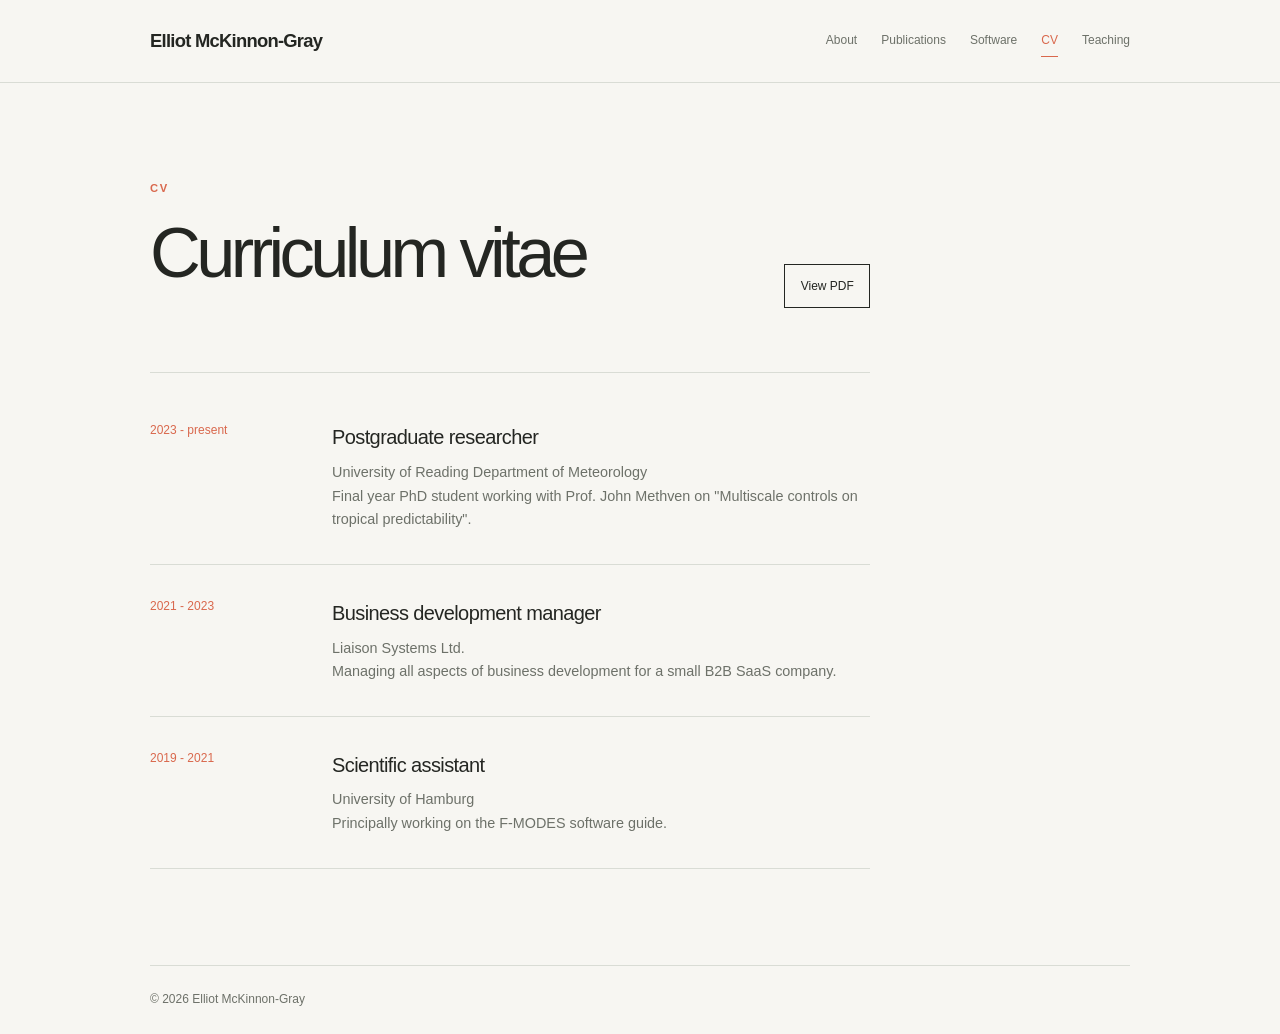
==== commit 382070d0: "Final first commit webstie ready" ====
--- a/cv.html
+++ b/cv.html
@@ -2,14 +2,21 @@
 <html lang="en">
   <head>
     <meta charset="utf-8"><meta name="viewport" content="width=device-width, initial-scale=1">
-    <meta name="description" content="Elliot MG's curriculum vitae."><title>CV - Elliot MG</title><link rel="stylesheet" href="style.css">
+    <meta name="description" content="Elliot MG's curriculum vitae.">
+    <title>CV - Elliot MG</title><link rel="stylesheet" href="style.css">
   </head>
   <body>
     <a class="skip-link" href="#main-content">Skip to content</a>
-    <header class="site-header"><div class="site-header-inner"><a class="wordmark" href="index.html">Elliot McKinnon-Gray</a><button class="menu-toggle" type="button" aria-expanded="false" aria-controls="site-nav"><span class="sr-only">Toggle navigation</span><span></span><span></span></button><nav id="site-nav" class="site-nav" aria-label="Primary navigation"><a href="index.html">About</a><a href="publications.html">Publications</a><a href="software.html">Software</a><a class="active" href="cv.html">CV</a><a href="teaching.html">Teaching</a></nav></div></header>
+    <header class="site-header"><div class="site-header-inner">
+      <a class="wordmark" href="index.html">Elliot McKinnon-Gray</a>
+      <button class="menu-toggle" type="button" aria-expanded="false" aria-controls="site-nav"><span class="sr-only">Toggle navigation</span><span></span><span></span></button><nav id="site-nav" class="site-nav" aria-label="Primary navigation"><a href="index.html">About</a><a href="publications.html">Publications</a><a href="software.html">Software</a><a class="active" href="cv.html">CV</a><a href="teaching.html">Teaching</a></nav></div></header>
     <main id="main-content" class="page">
-      <div class="page-intro page-intro-row"><div><p class="eyebrow">CV</p><h1>Curriculum vitae</h1><p class="intro">A summary of my academic and professional experience.</p></div><a class="button" href="#" aria-label="Add CV PDF link">Download PDF ↗</a></div>
-      <div class="timeline"><section><p class="timeline-date">2024 - present</p><div><h2>Current role</h2><p>Institution or organisation<br>Role title and short description.</p></div></section><section><p class="timeline-date">2020 - 2024</p><div><h2>Previous role</h2><p>Institution or organisation<br>Role title and short description.</p></div></section><section><p class="timeline-date">2016 - 2020</p><div><h2>Education</h2><p>Degree or qualification<br>Institution and subject.</p></div></section></div>
+      <div class="page-intro page-intro-row">
+        <div><p class="eyebrow">CV</p><h1>Curriculum vitae</h1>
+        </div><a class="button" href="EMG_CV_24112026.pdf" aria-label="View CV PDF">View PDF</a></div>
+      <div class="timeline"><section><p class="timeline-date">2023 - present</p><div><h2>Postgraduate researcher</h2><p>University of Reading Department of Meteorology<br>Final year PhD student working with Prof. John Methven on "Multiscale controls on tropical predictability".</p>
+      </div></section><section><p class="timeline-date">2021 - 2023</p><div><h2>Business development manager</h2><p>Liaison Systems Ltd.<br>Managing all aspects of business development for a small B2B SaaS company.</p>
+      </div></section><section><p class="timeline-date">2019 - 2021</p><div><h2>Scientific assistant</h2><p>University of Hamburg<br>Principally working on the F-MODES software guide.</p></div></section></div>
     </main>
     <footer class="site-footer"><p>© <span id="year"></span> Elliot McKinnon-Gray</p></footer><script src="script.js"></script>
   </body>
--- a/style.css
+++ b/style.css
@@ -3,4 +3,6 @@
 *{box-sizing:border-box}html{scroll-behavior:smooth}body{margin:0;color:var(--ink);background:var(--paper);font-family:Arial,sans-serif;line-height:1.65}a{color:inherit}.site-header{border-bottom:1px solid var(--line)}.site-header-inner{display:flex;align-items:center;justify-content:space-between;width:min(calc(100% - 3rem),var(--max));min-height:82px;margin:auto}.wordmark{font-size:1.15rem;font-weight:700;letter-spacing:-.04em;text-decoration:none}.site-nav{display:flex;gap:1.5rem;font-size:.75rem}.site-nav a{padding:.35rem 0;color:var(--muted);text-decoration:none}.site-nav a:hover,.site-nav a:focus-visible,.site-nav a.active{color:var(--accent)}.site-nav a.active{border-bottom:1px solid var(--accent)}.menu-toggle{display:none;border:0;background:transparent;padding:.5rem}.sr-only{position:absolute;width:1px;height:1px;padding:0;margin:-1px;overflow:hidden;clip:rect(0,0,0,0);white-space:nowrap;border:0}.skip-link{position:absolute;left:1rem;top:-4rem;z-index:5;padding:.6rem .8rem;color:#fff;background:var(--ink)}.skip-link:focus{top:1rem}.page{width:min(calc(100% - 3rem),var(--max));min-height:calc(100vh - 154px);margin:auto;padding:6rem 0}.page-intro{max-width:720px;padding-bottom:4rem;border-bottom:1px solid var(--line)}.eyebrow{margin:0 0 1.2rem;color:var(--accent);font-size:.7rem;font-weight:700;letter-spacing:.14em;text-transform:uppercase}.page h1{margin:0 0 1.25rem;font-size:clamp(2.5rem,5.5vw,4.6rem);font-weight:400;letter-spacing:-.065em;line-height:1.02}.intro{max-width:720px;margin:0;color:var(--muted);font-size:1.15rem}.content-grid{display:grid;grid-template-columns:1fr .7fr;gap:6rem;padding:5rem 0}.profile-photo{max-width:230px;margin:0 0 2.5rem}.profile-photo img{display:block;width:100%;height:auto}.profile-photo figcaption{margin-top:.65rem;color:var(--muted);font-size:.7rem}.page h2{margin:0 0 1.1rem;font-size:1.25rem;font-weight:500;letter-spacing:-.03em}.content-grid p,.prose p{max-width:600px;color:var(--muted);font-size:1rem}.content-grid p a{color:var(--accent)}.content-grid p a:hover,.content-grid p a:focus-visible{color:var(--ink)}.sidebar-stack{display:grid;gap:1.5rem;align-self:start}.sidebar-card{padding:1.5rem;background:var(--soft)}.sidebar-card h2{font-size:1rem}.sidebar-card dl{margin:0;font-size:.88rem}.sidebar-card dt{margin-top:1rem;color:var(--accent);font-size:.68rem;font-weight:700;letter-spacing:.1em;text-transform:uppercase}.sidebar-card dt:first-child{margin-top:0}.sidebar-card dd{margin:.15rem 0 0}.links-card nav{display:grid;gap:.65rem;font-size:.88rem}.links-card a{display:flex;align-items:center;gap:.6rem;color:var(--accent);text-decoration:none}.links-card a:hover,.links-card a:focus-visible{color:var(--ink)}.links-card img{width:1.35rem;height:1.35rem;flex:none}.link-list{max-width:700px;border-top:1px solid var(--line)}.link-list h2{padding-top:2rem}.link-list a{display:flex;justify-content:space-between;padding:1rem 0;border-bottom:1px solid var(--line);font-size:1.15rem;text-decoration:none}.link-list a:hover,.link-list a:focus-visible{color:var(--accent)}.link-list b{font-weight:400}.prose{max-width:680px;padding-top:4rem}.prose h2{margin-top:3rem}.prose ul{max-width:580px;padding-left:1.2rem;color:var(--muted)}.prose li{margin:.45rem 0}.note{padding:1.25rem;background:var(--soft);border-left:2px solid var(--accent)}.publication-placeholder{display:grid;grid-template-columns:40px 1fr 30px;gap:1rem;align-items:start;padding:1.5rem 0;border-bottom:1px solid var(--line)}.publication-placeholder>span{color:var(--accent);font-size:.75rem}.publication-placeholder h2{margin:0 0 .25rem;font-size:1rem}.publication-placeholder p{margin:0;font-size:.85rem!important}.publication-placeholder a{font-size:1.1rem;text-align:right}.page-intro-row{display:flex;align-items:end;justify-content:space-between;gap:2rem}.button{display:inline-block;padding:.7rem .95rem;border:1px solid var(--ink);font-size:.75rem;text-decoration:none;white-space:nowrap}.button:hover,.button:focus-visible{color:#fff;background:var(--ink)}.timeline{max-width:720px;padding-top:1rem}.timeline section{display:grid;grid-template-columns:150px 1fr;gap:2rem;padding:2rem 0;border-bottom:1px solid var(--line)}.timeline-date{margin:0;color:var(--accent);font-size:.75rem}.timeline h2{margin:0 0 .4rem}.timeline p:not(.timeline-date){margin:0;color:var(--muted);font-size:.9rem}.site-footer{display:flex;justify-content:space-between;width:min(calc(100% - 3rem),var(--max));margin:auto;padding:1.5rem 0;border-top:1px solid var(--line);color:var(--muted);font-size:.75rem}.site-footer p{margin:0}.site-footer a{text-decoration:none}.site-footer a:hover,.site-footer a:focus-visible{color:var(--accent)}
 @media(max-width:700px){.site-header-inner{min-height:70px}.menu-toggle{display:grid;gap:5px}.menu-toggle>span:not(.sr-only){display:block;width:22px;height:1px;background:var(--ink)}.site-nav{display:none;position:absolute;top:70px;right:1.5rem;left:1.5rem;z-index:4;flex-direction:column;gap:0;padding:.6rem 1rem;background:var(--paper);border:1px solid var(--line)}.site-nav.is-open{display:flex}.site-nav a{padding:.65rem 0}.page{padding:4rem 0}.page-intro{padding-bottom:3rem}.content-grid{display:block;padding:3rem 0}.profile-photo{width:100%}.main-content-row{display:block}.sidebar-card{margin-top:2.5rem}.page-intro-row{display:block}.page-intro-row .button{margin-top:1.5rem}.timeline section{grid-template-columns:1fr;gap:.45rem}.site-footer{display:block}.site-footer p+p{margin-top:.5rem}}
 
-.profile-photo{width:100%;max-width:none;aspect-ratio:16 / 9;overflow:hidden}.profile-photo img{width:100%;height:100%;object-fit:cover;object-position:center}
+.profile-photo{width:100%;max-width:none;aspect-ratio:16 / 9;overflow:hidden}.profile-photo img{width:100%;height:100%;object-fit:cover;object-position:center}.software-item{grid-template-columns:1fr 30px}.links-card img.institution-icon{width:1.35rem;height:1.35rem;object-fit:contain}
+.intro a,.prose a,.timeline a{color:var(--accent)}.intro a:hover,.intro a:focus-visible,.prose a:hover,.prose a:focus-visible,.timeline a:hover,.timeline a:focus-visible{color:var(--ink)}
+.teaching-page .page-intro{padding-bottom:2.5rem}.teaching-page .prose{padding-top:1.25rem}.teaching-page .prose>h2:first-child{margin-top:0}
